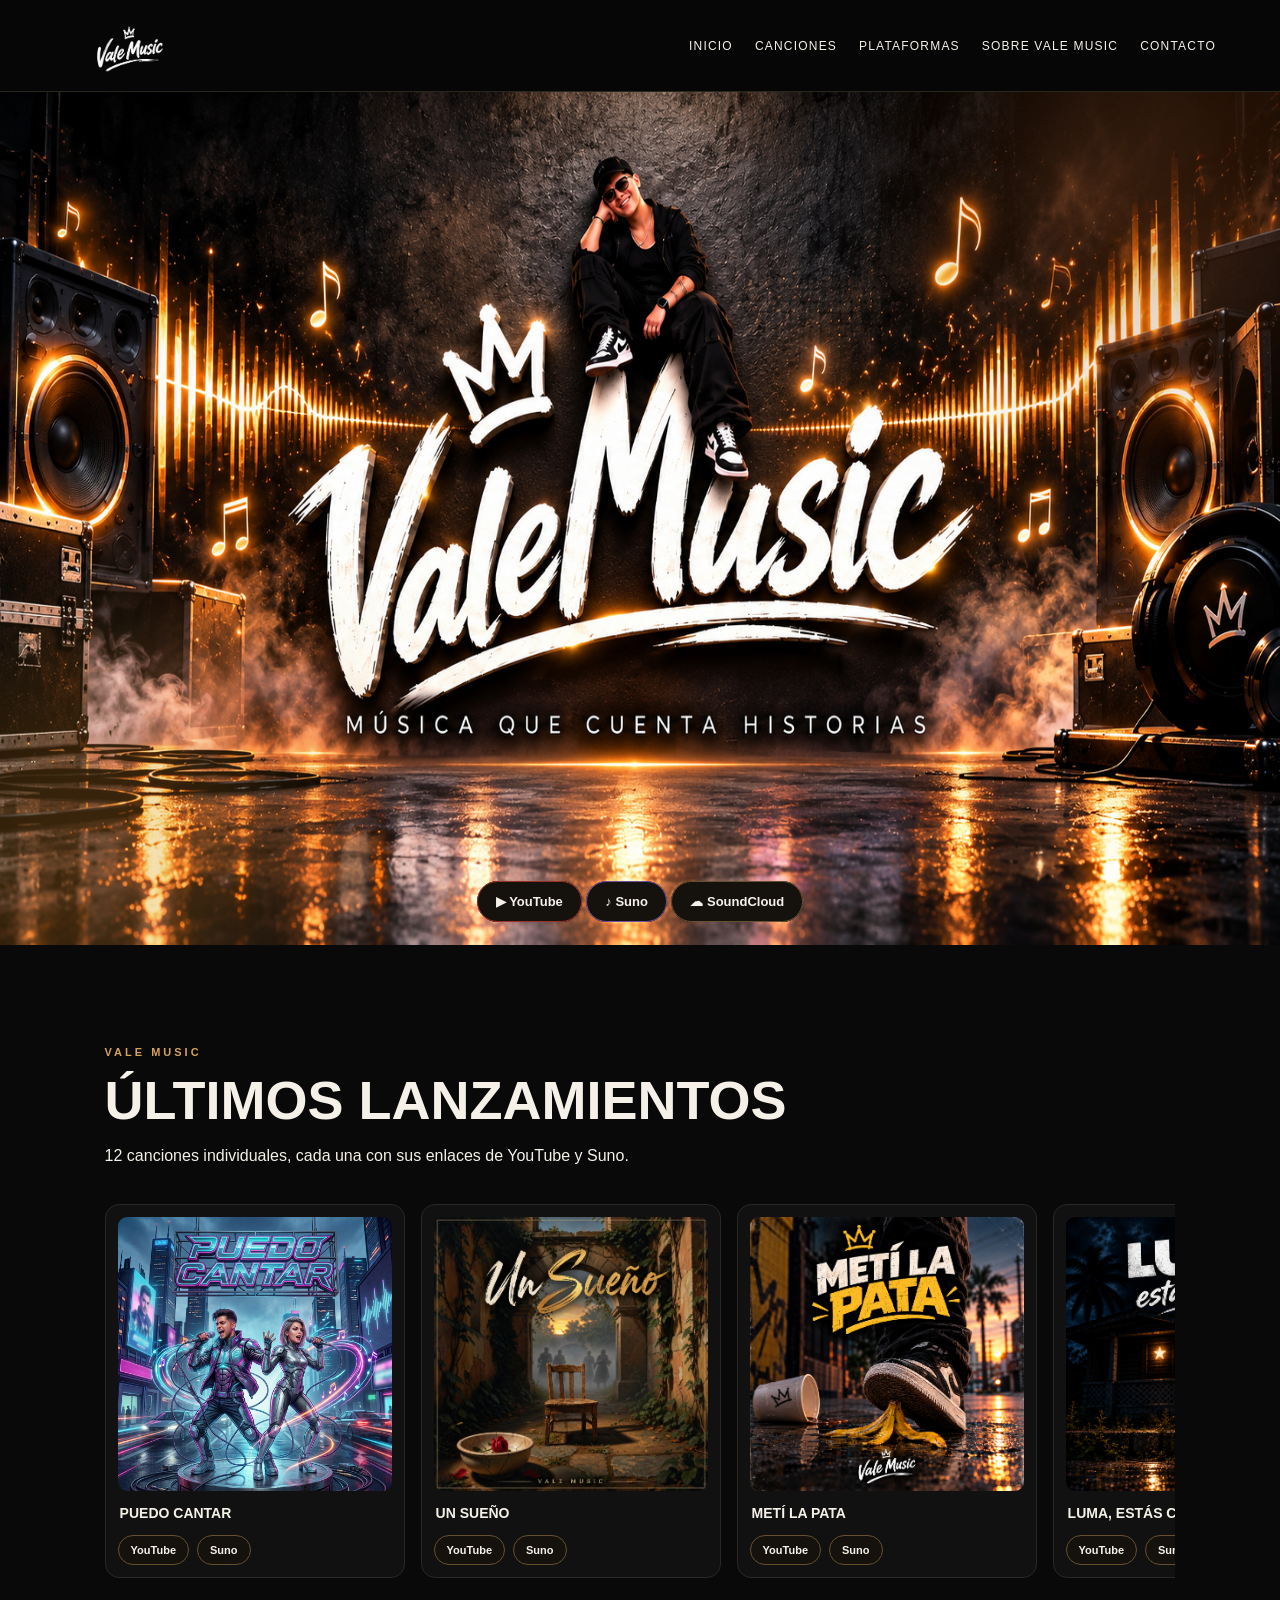
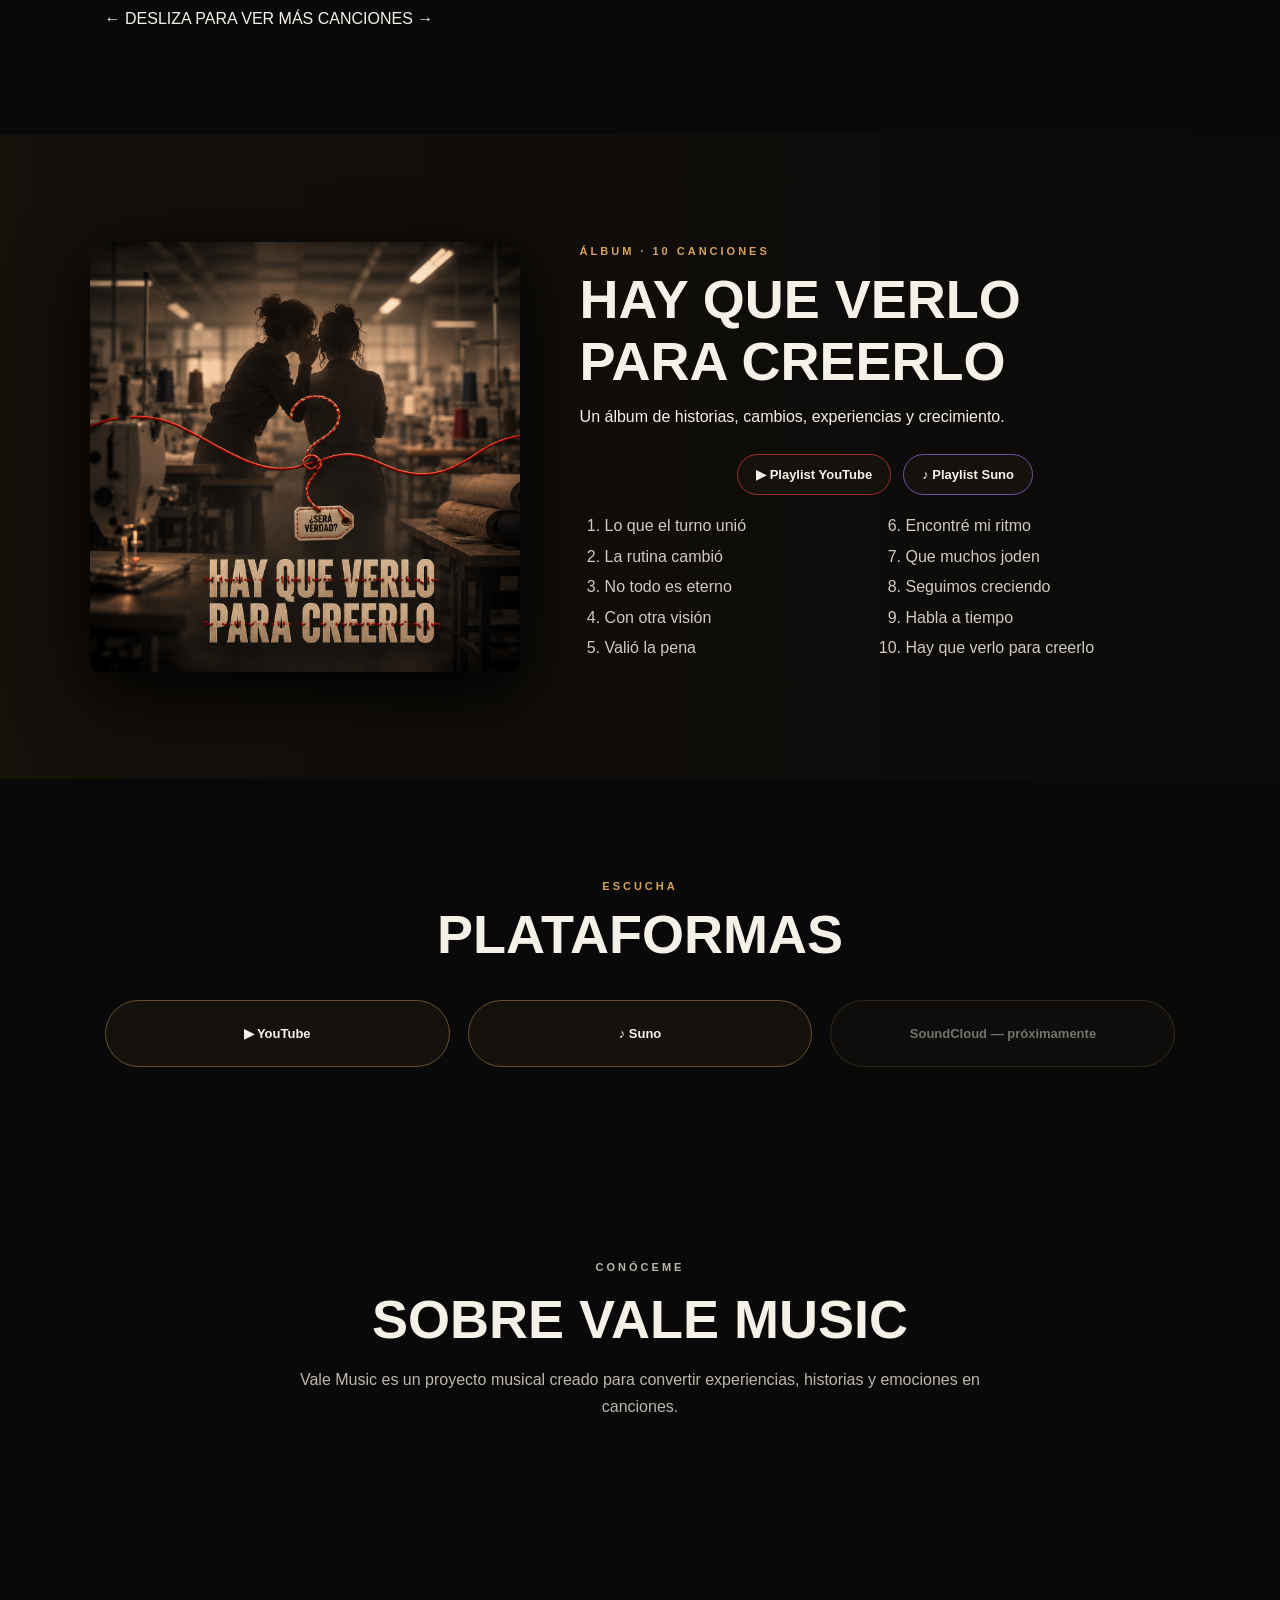
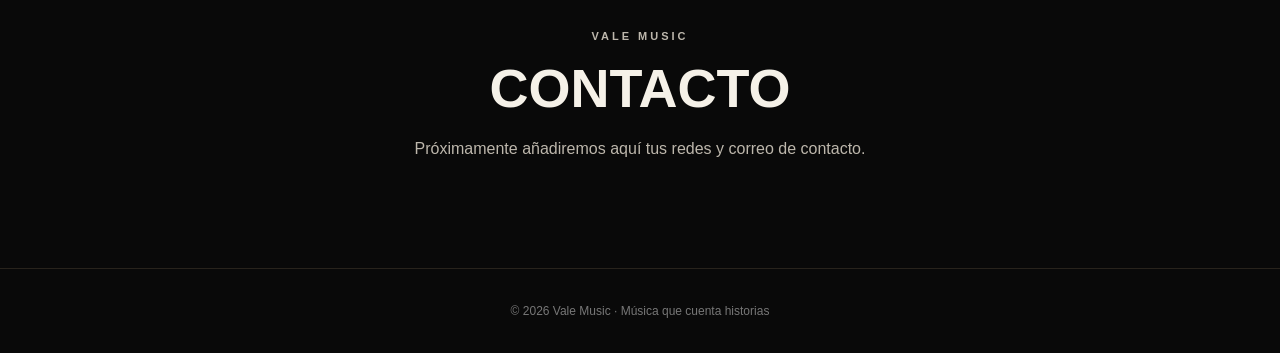
==== index.html @ b27f70b2 "Rename index_album_final.html to index.html" ====
<!doctype html>
<html lang="es">
<head>
  <meta charset="utf-8">
  <meta name="viewport" content="width=device-width, initial-scale=1">
  <title>Vale Music — Música que cuenta historias</title>
  <meta name="description" content="Sitio oficial de Vale Music. Música que cuenta historias.">
  <link rel="stylesheet" href="style.css">
</head>
<body>
  <header class="topbar">
    <img src="file_00000000fde081f581e5f82461fc3e14.png" alt="Vale Music" class="site-logo">
    <nav>
      <a href="#inicio">INICIO</a>
      <a href="#canciones">CANCIONES</a>
      <a href="#plataformas">PLATAFORMAS</a>
      <a href="#sobre">SOBRE VALE MUSIC</a>
      <a href="#contacto">CONTACTO</a>
    </nav>
  </header>

  <main>
    <section id="inicio" class="hero">
      <div class="hero-content">
        <div class="hero-buttons">
          <a href="https://youtube.com/playlist?list=PLbI3n9tvY36c&si=7x3Gy2TgRsiSotZB" target="_blank" rel="noopener" class="btn youtube">▶ YouTube</a>
          <a href="https://suno.com/s/auUGKtBiSUCu2g2f" target="_blank" rel="noopener" class="btn suno">♪ Suno</a>
          <a href="#" class="btn soundcloud">☁ SoundCloud</a>
        </div>
      </div>
    </section>

    <section id="canciones" class="section">
      <div class="section-heading">
        <p class="eyebrow">VALE MUSIC</p>
        <h2>ÚLTIMOS LANZAMIENTOS</h2>
        <p>12 canciones individuales, cada una con sus enlaces de YouTube y Suno.</p>
      </div>
      <div class="carousel">
        <article class="card">
          <img class="cover" src="1785109092229.png" alt="Portada de PUEDO CANTAR">
          <h3>PUEDO CANTAR</h3>
          <div class="card-links"><a href="https://youtu.be/ThvBq8nIpD0" target="_blank" rel="noopener">YouTube</a><a href="https://suno.com/s/cqR0frchhgJduDVJ">Suno</a></div>
        </article>
        <article class="card">
          <img class="cover" src="file_00000000188481f6b53fcc8464e8bf4c.png" alt="Portada de UN SUEÑO">
          <h3>UN SUEÑO</h3>
          <div class="card-links"><a href="https://youtu.be/e_CVq0r85Uk" target="_blank" rel="noopener">YouTube</a><a href="https://suno.com/s/neoh867l1Ux0emYf">Suno</a></div>
        </article>
        <article class="card">
          <img class="cover" src="file_0000000024b081f5ad26f008e6234980.png" alt="Portada de METÍ LA PATA">
          <h3>METÍ LA PATA</h3>
          <div class="card-links"><a href="https://youtu.be/ls8-YVUjEBc" target="_blank" rel="noopener">YouTube</a><a href="https://suno.com/s/LuRAvu2PaWfFw0Qt">Suno</a></div>
        </article>
        <article class="card">
          <img class="cover" src="file_00000000462081f7a9b7b4d1c9bed14d.png" alt="Portada de LUMA, ESTÁS CABRÓN">
          <h3>LUMA, ESTÁS CABRÓN</h3>
          <div class="card-links"><a href="https://youtu.be/00SnnhqYBw0" target="_blank" rel="noopener">YouTube</a><a href="https://suno.com/s/A6dEe8j31slIZfqG">Suno</a></div>
        </article>
        <article class="card">
          <img class="cover" src="file_0000000069ec81f5963d4dbcdbabf290.png" alt="Portada de AUN ASÍ TE AMO">
          <h3>AUN ASÍ TE AMO</h3>
          <div class="card-links"><a href="https://youtu.be/W6qt4pI_GAY" target="_blank" rel="noopener">YouTube</a><a href="https://suno.com/s/PeQUpT6yU2MbhMjK">Suno</a></div>
        </article>
        <article class="card">
          <img class="cover" src="file_000000008494822f8858d0c0008ed51b.png" alt="Portada de NO HAY EDAD PARA AMAR">
          <h3>NO HAY EDAD PARA AMAR</h3>
          <div class="card-links"><a href="https://youtu.be/O4iEmEhPHlA" target="_blank" rel="noopener">YouTube</a><a href="https://suno.com/s/omOITjU9WN0t74DV">Suno</a></div>
        </article>
        <article class="card">
          <img class="cover" src="file_00000000b42481fb92770c591c663fb9.png" alt="Portada de CUCHY CON FLA">
          <h3>CUCHY CON FLA</h3>
          <div class="card-links"><a href="https://youtu.be/Dy8sm2iKH9c" target="_blank" rel="noopener">YouTube</a><a href="https://suno.com/s/6eAWUUZCBwe2cn5Z">Suno</a></div>
        </article>
        <article class="card">
          <img class="cover" src="file_00000000b5cc81f58db7ec5e0776343f.png" alt="Portada de PE ERRE ESTÁ ENCANDÉLA'O">
          <h3>PE ERRE ESTÁ ENCANDÉLA'O</h3>
          <div class="card-links"><a href="https://youtu.be/VLpPAI727nk" target="_blank" rel="noopener">YouTube</a><a href="https://suno.com/s/BFWVNgie5q2O2lST">Suno</a></div>
        </article>
        <article class="card">
          <img class="cover" src="file_00000000c26081f59843328beb4bafb5.png" alt="Portada de HAY BENDITO, QUÉ PUEBLITO">
          <h3>HAY BENDITO, QUÉ PUEBLITO</h3>
          <div class="card-links"><a href="https://youtu.be/P-gfYXLc8iw" target="_blank" rel="noopener">YouTube</a><a href="https://suno.com/s/KbmE5gKn1ZJV8nSS">Suno</a></div>
        </article>
        <article class="card">
          <img class="cover" src="file_00000000e2f481f6b14cc596b3b16864.png" alt="Portada de LOS ÚLTIMOS DOS">
          <h3>LOS ÚLTIMOS DOS</h3>
          <div class="card-links"><a href="https://youtu.be/NAtrB0hzEK8" target="_blank" rel="noopener">YouTube</a><a href="https://suno.com/s/fRZ64VuMbUcrjuTP">Suno</a></div>
        </article>
        <article class="card">
          <img class="cover" src="file_00000000f62881f682308a70bebdca29.png" alt="Portada de CADA CUAL">
          <h3>CADA CUAL</h3>
          <div class="card-links"><a href="https://youtu.be/K_2-Rxv3-lU" target="_blank" rel="noopener">YouTube</a><a href="https://suno.com/s/SGR8e2DFHHHkgtQq">Suno</a></div>
        </article>
        <article class="card">
          <img class="cover" src="file_00000000f70881f580da9e0d748254b6.png" alt="Portada de ¿QUÉ TE PASA?">
          <h3>¿QUÉ TE PASA?</h3>
          <div class="card-links"><a href="https://youtu.be/vEj6VSCHQWc" target="_blank" rel="noopener">YouTube</a><a href="https://suno.com/s/tjrgKeqTXrCzoT5l">Suno</a></div>
        </article>
      </div>
      <p class="swipe-hint">← DESLIZA PARA VER MÁS CANCIONES →</p>
    </section>

    <section id="album" class="album">
      <div class="album-art"><img src="file_000000001268822f9d00a6cfbdac4aa7.png" alt="Portada del álbum Hay que verlo para creerlo" style="width:100%;height:100%;object-fit:cover;border-radius:9px;display:block;"></div>
      <div class="album-info">
        <p class="eyebrow">ÁLBUM · 10 CANCIONES</p>
        <h2>HAY QUE VERLO<br>PARA CREERLO</h2>
        <p>Un álbum de historias, cambios, experiencias y crecimiento.</p>
        <div class="buttons">
          <a class="btn youtube" href="https://youtube.com/playlist?list=PLbI3n9tvY36c&si=7x3Gy2TgRsiSotZB" target="_blank" rel="noopener">▶ Playlist YouTube</a>
          <a class="btn suno" href="https://suno.com/s/auUGKtBiSUCu2g2f" target="_blank" rel="noopener">♪ Playlist Suno</a>
        </div>
        <ol class="tracklist">
          <li>Lo que el turno unió</li>
          <li>La rutina cambió</li>
          <li>No todo es eterno</li>
          <li>Con otra visión</li>
          <li>Valió la pena</li>
          <li>Encontré mi ritmo</li>
          <li>Que muchos joden</li>
          <li>Seguimos creciendo</li>
          <li>Habla a tiempo</li>
          <li>Hay que verlo para creerlo</li>
        </ol>
      </div>
    </section>

    <section id="plataformas" class="section platforms">
      <div class="section-heading">
        <p class="eyebrow">ESCUCHA</p>
        <h2>PLATAFORMAS</h2>
      </div>
      <div class="platform-grid">
        <a href="https://youtube.com/" target="_blank" rel="noopener">▶ YouTube</a>
        <a href="https://suno.com/" target="_blank" rel="noopener">♪ Suno</a>
        <a class="disabled" href="#">SoundCloud — próximamente</a>
      </div>
    </section>

    <section id="sobre" class="section about">
      <p class="eyebrow">CONÓCEME</p>
      <h2>SOBRE VALE MUSIC</h2>
      <p>Vale Music es un proyecto musical creado para convertir experiencias, historias y emociones en canciones.</p>
    </section>

    <section id="contacto" class="section contact">
      <p class="eyebrow">VALE MUSIC</p>
      <h2>CONTACTO</h2>
      <p>Próximamente añadiremos aquí tus redes y correo de contacto.</p>
    </section>
  </main>

  <footer>© <span id="year"></span> Vale Music · Música que cuenta historias</footer>
  <script src="scrip.js"></script>
</body>
</html>
---- style.css ----
*{box-sizing:border-box}html{scroll-behavior:smooth}body{margin:0;background:#090909;color:#f5f1e8;font-family:Arial,Helvetica,sans-serif}a{color:inherit;text-decoration:none}.topbar{position:sticky;top:0;z-index:10;display:flex;align-items:center;justify-content:space-between;padding:18px 5%;background:rgba(7,7,7,.9);backdrop-filter:blur(12px);border-bottom:1px solid #29251f}.brand{font-size:22px;font-weight:800;letter-spacing:2px}.topbar nav{display:flex;gap:22px;font-size:12px;letter-spacing:1.2px}.topbar nav a:hover{opacity:.65}.hero{min-height:720px;position:relative;overflow:hidden;display:flex;align-items:center;justify-content:center;padding:80px 7%;background:radial-gradient(circle at 50% 40%,#3a2716 0,#17130e 28%,#080808 65%)}.hero:before,.hero:after{content:"";position:absolute;width:420px;height:420px;border-radius:50%;filter:blur(90px);opacity:.28}.hero:before{background:#d88a2d;left:-120px;bottom:-120px}.hero:after{background:#9b4a16;right:-100px;top:-120px}.hero-content{position:relative;z-index:2;text-align:center;max-width:720px}.eyebrow{letter-spacing:3px;font-size:11px;color:#d6a25e;font-weight:700}.hero h1{font-size:clamp(44px,8vw,92px);line-height:.92;margin:18px 0}.hero h1 span{font-weight:300}.hero-copy{color:#c9c4ba}.buttons{display:flex;flex-wrap:wrap;gap:12px;justify-content:center;margin-top:28px}.btn,.platform-grid a,.card-links a{border:1px solid #66502f;padding:12px 18px;border-radius:999px;font-weight:700;font-size:13px;background:#15120e}.youtube{border-color:#9b3028}.suno{border-color:#6f52a0}.disabled{opacity:.45;pointer-events:none}.logo-placeholder{position:absolute;z-index:1;bottom:45px;right:7%;transform:rotate(-4deg);font-family:cursive;font-size:62px;color:#eee;text-shadow:0 0 20px #000}.logo-note{font:11px Arial;color:#9a9388;text-align:center}.section{padding:90px 7%;max-width:1250px;margin:auto}.section-heading{margin-bottom:35px}.section h2,.album h2{font-size:clamp(30px,5vw,54px);margin:8px 0 12px}.cards{display:grid;grid-template-columns:repeat(2,minmax(0,1fr));gap:14px}.card{background:#111;border:1px solid #2b2823;padding:12px;border-radius:14px}.cover,.album-art{aspect-ratio:1/1;background:linear-gradient(145deg,#2d2923,#0d0d0d);display:grid;place-items:center;color:#8e887e;font-size:12px;letter-spacing:2px;border-radius:9px}.cover{width:100%;height:auto;display:block;object-fit:cover}.card h3{font-size:14px;margin:14px 2px}.card-links{display:flex;gap:8px}.card-links a{padding:8px 12px;font-size:11px}.album{padding:100px 7%;display:grid;grid-template-columns:minmax(280px,430px) 1fr;gap:60px;align-items:center;background:linear-gradient(90deg,#15100a,#0a0a0a)}.album-art{box-shadow:0 20px 70px #000;font-size:14px}.tracklist{columns:2;line-height:1.9;padding-left:25px;color:#d0cbc1}.platforms{text-align:center}.platform-grid{display:grid;grid-template-columns:repeat(3,1fr);gap:18px}.platform-grid a{padding:25px}.about,.contact{max-width:900px;text-align:center}.about p,.contact p{color:#bdb7ac;line-height:1.7}footer{text-align:center;padding:35px;border-top:1px solid #28231c;color:#777;font-size:12px}@media(max-width:800px){.carousel{display:flex!important;flex-direction:row!important;overflow-x:auto!important;overflow-y:hidden!important}.card{display:block!important;flex:0 0 72%!important}.topbar{align-items:flex-start;gap:15px}.topbar nav{display:none}.hero{min-height:680px}.logo-placeholder{position:relative;right:auto;bottom:auto;margin-top:40px;font-size:48px}.cards{grid-template-columns:repeat(2,minmax(0,1fr));gap:10px}.card{padding:7px}.card h3{font-size:11px;margin:10px 1px}.card-links{gap:5px}.card-links a{padding:6px 8px;font-size:10px}.album{grid-template-columns:1fr}.platform-grid{grid-template-columns:1fr}.tracklist{columns:1}}@media(max-width:480px){.cards{grid-template-columns:repeat(2,minmax(0,1fr));gap:10px}.card{padding:7px}.card h3{font-size:11px}.card-links a{padding:5px 7px;font-size:9px}.hero{padding:70px 5%}.section{padding:65px 5%}.album{padding:70px 5%}}
header.topbar img {
  width: 130px !important;
  height: 55px !important;
  max-width: 130px !important;
  max-height: 55px !important;
  object-fit: contain !important;
}

@media (max-width: 800px) {
  header.topbar img {
    width: 110px !important;
    height: 48px !important;
    max-width: 110px !important;
    max-height: 48px !important;
  }
}
.hero {
  width: 100% !important;
  aspect-ratio: 3 / 2 !important;
  min-height: 0 !important;
  height: auto !important;

  background-image: url("hero-valemusic.png") !important;
  background-size: 100% 100% !important;
  background-position: center !important;
  background-repeat: no-repeat !important;

  position: relative !important;
  display: flex !important;
  align-items: flex-end !important;
  justify-content: center !important;
  padding-bottom: 35px !important;
  overflow: hidden !important;
}

@media (min-width: 1000px) { .cards { grid-template-columns: repeat(4, minmax(0, 1fr)); gap: 20px; } }

/* VALE MUSIC — carrusel de lanzamientos */
section#canciones .carousel {
  display: flex !important;
  flex-direction: row !important;
  flex-wrap: nowrap !important;
  gap: 16px !important;
  overflow-x: auto !important;
  overflow-y: hidden !important;
  scroll-snap-type: x mandatory !important;
  -webkit-overflow-scrolling: touch !important;
  scrollbar-width: none !important;
  width: 100% !important;
  padding: 4px 2px 16px !important;
}

section#canciones .carousel::-webkit-scrollbar { display: none !important; }

section#canciones .carousel .card {
  display: block !important;
  flex: 0 0 300px !important;
  width: 300px !important;
  min-width: 300px !important;
  scroll-snap-align: start !important;
}

section#canciones .carousel .cover {
  width: 100% !important;
  aspect-ratio: 1 / 1 !important;
  object-fit: cover !important;
  display: block !important;
}

@media (max-width: 800px) {
  section#canciones .carousel .card {
    flex: 0 0 78vw !important;
    width: 78vw !important;
    min-width: 78vw !important;
  }
}

@media (max-width: 480px) {
  section#canciones .carousel .card {
    flex: 0 0 78vw !important;
    width: 78vw !important;
    min-width: 78vw !important;
  }
}
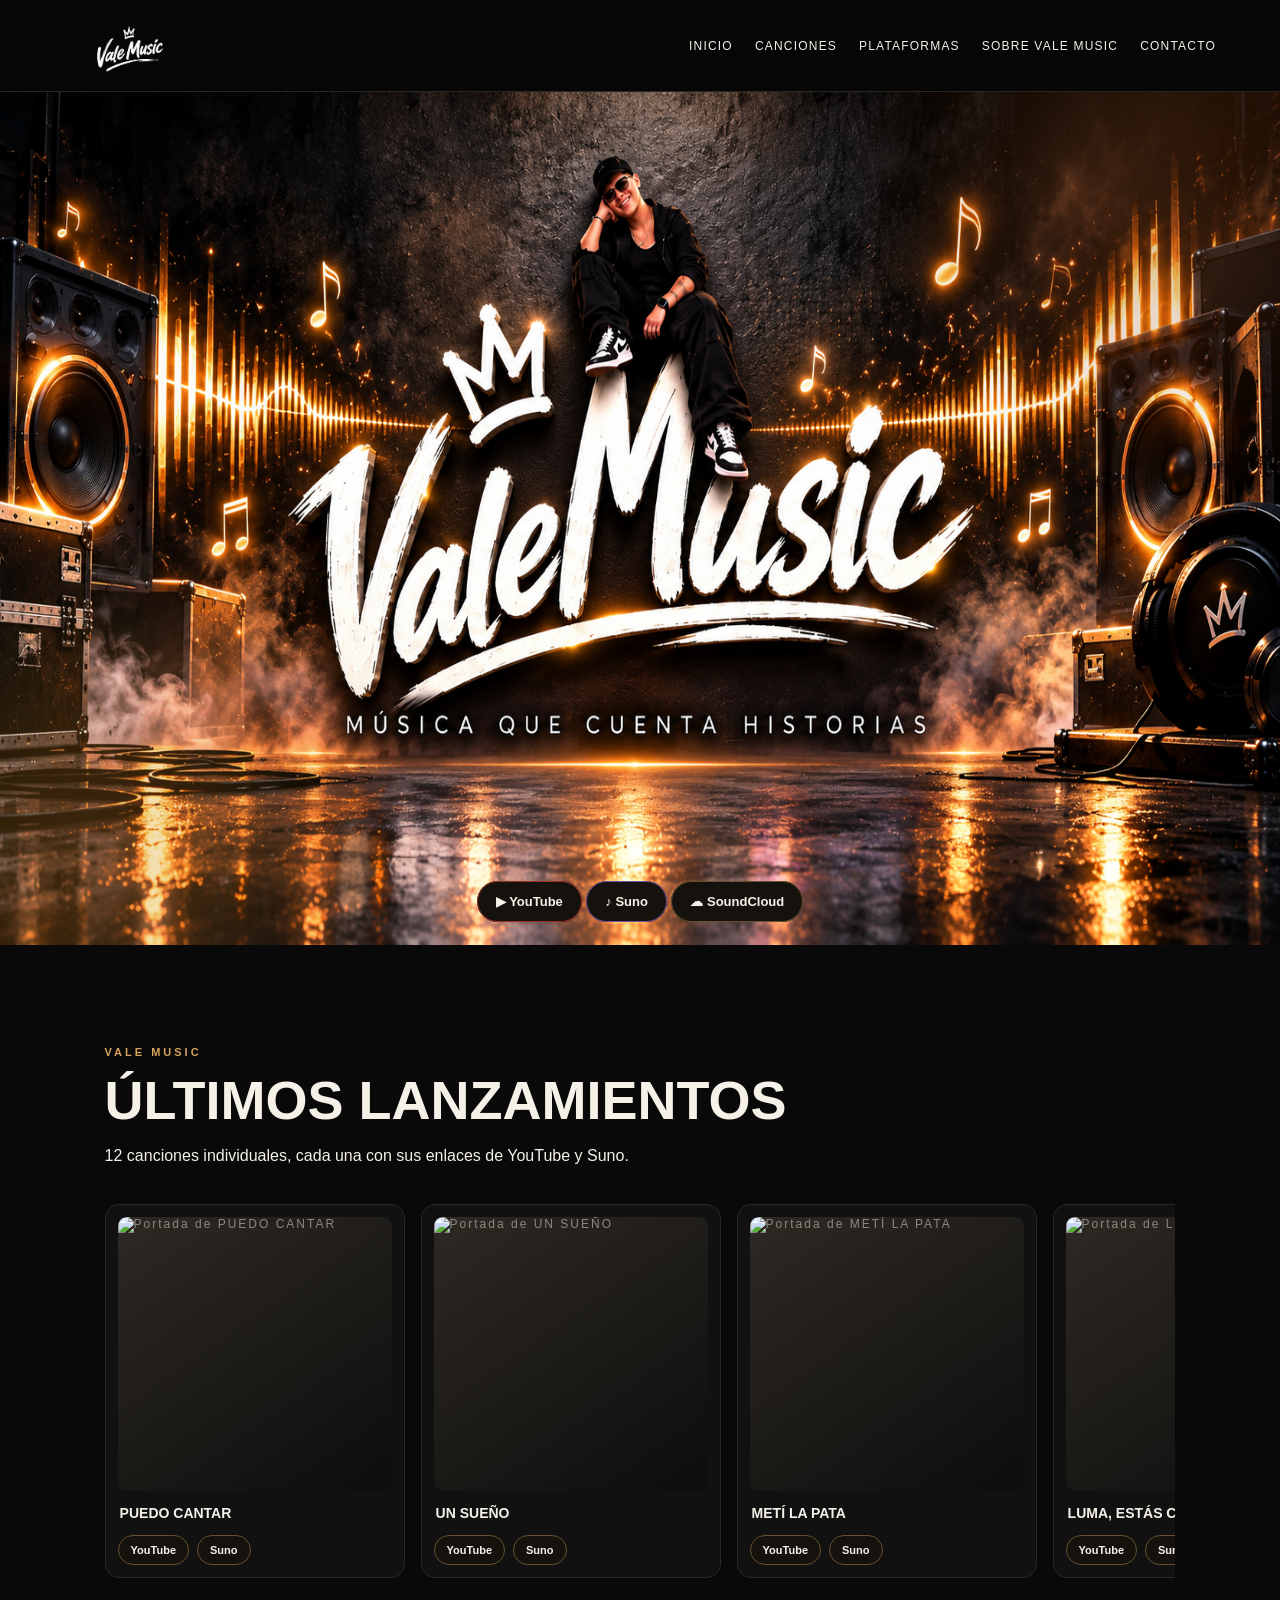
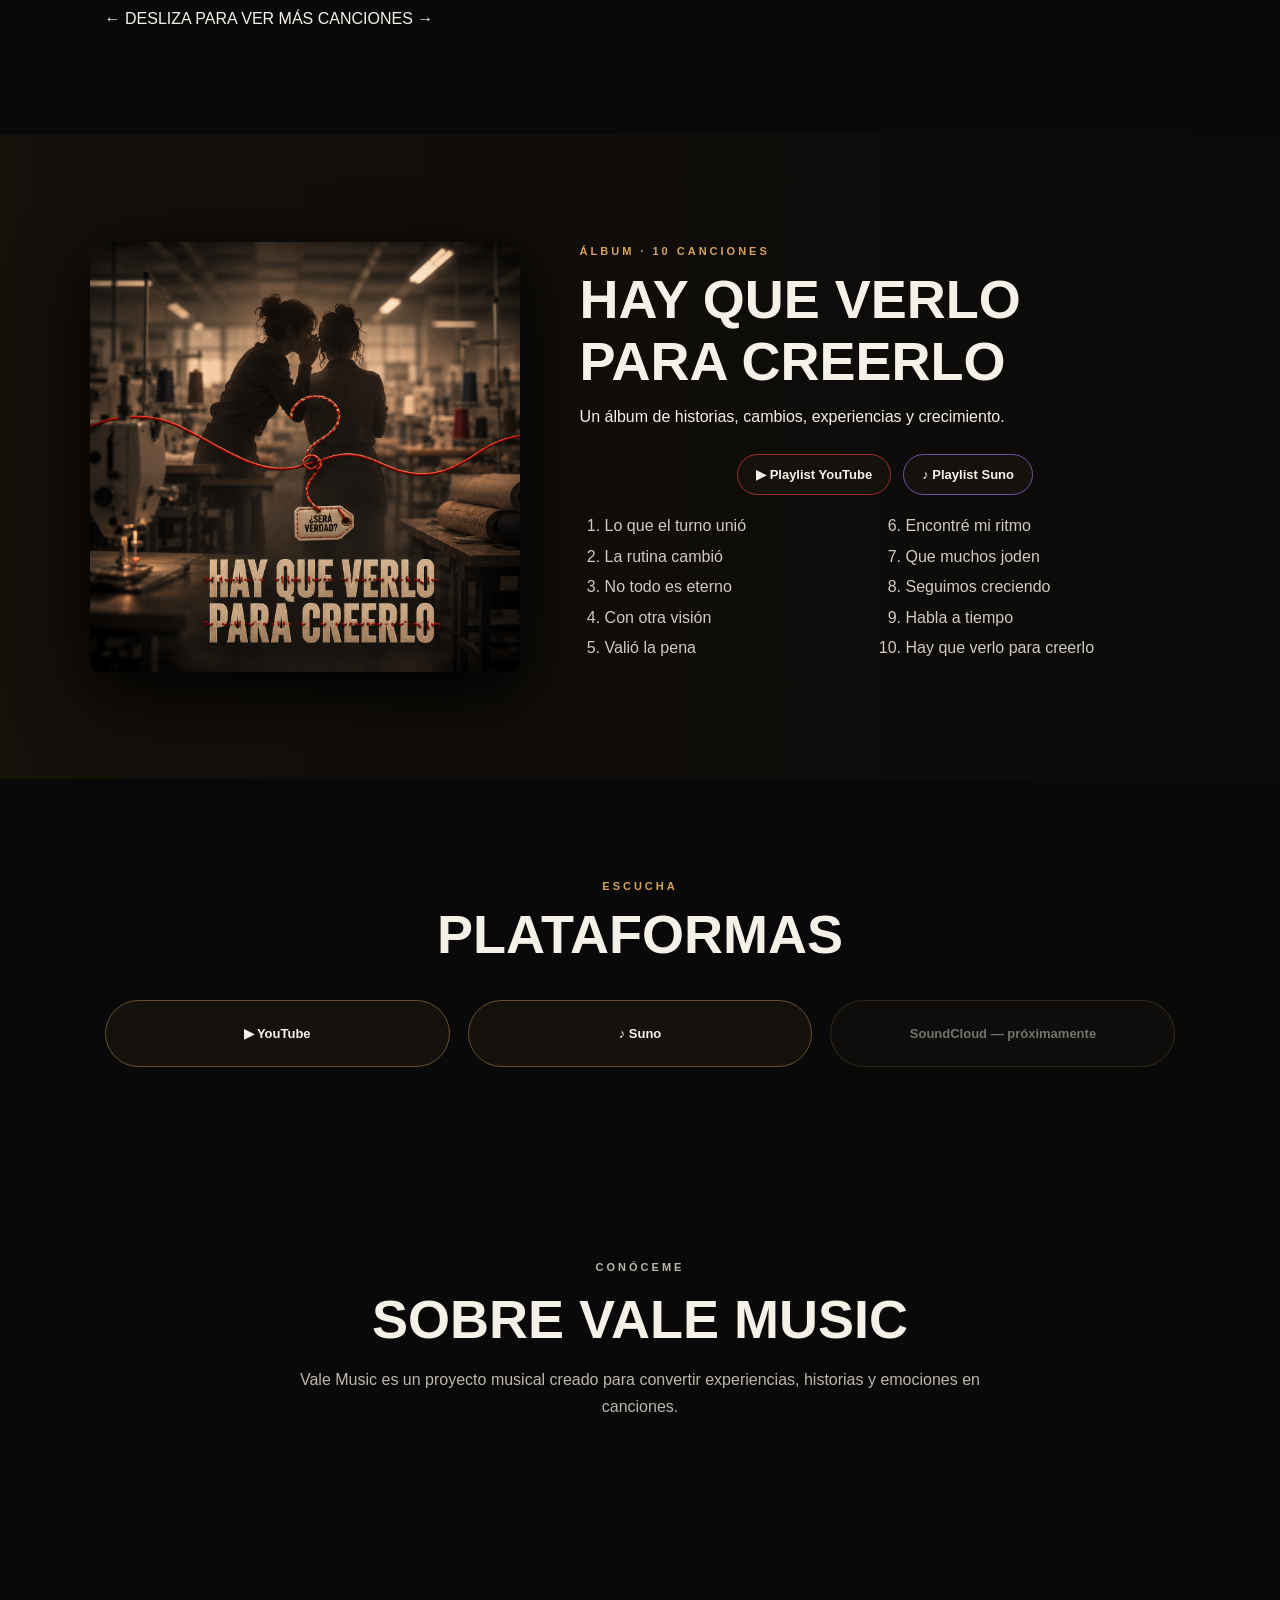
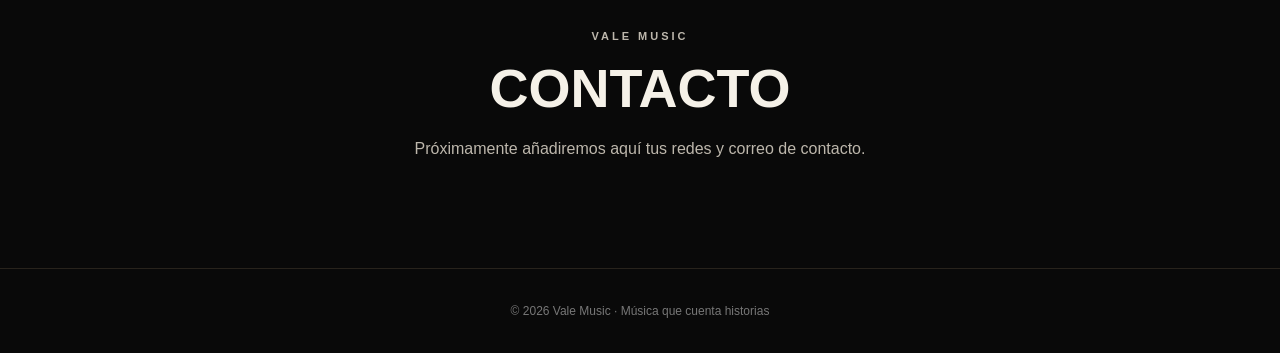
==== commit 0f3bff6f: "Rename index_carousel_imagenes_corregidas.html to index.html" ====
--- a/index.html
+++ b/index.html
@@ -38,62 +38,62 @@
       </div>
       <div class="carousel">
         <article class="card">
-          <img class="cover" src="1785109092229.png" alt="Portada de PUEDO CANTAR">
+          <img class="cover" src="https://raw.githubusercontent.com/valemusicpr/valemusic/main/1785109092229.png" alt="Portada de PUEDO CANTAR">
           <h3>PUEDO CANTAR</h3>
           <div class="card-links"><a href="https://youtu.be/ThvBq8nIpD0" target="_blank" rel="noopener">YouTube</a><a href="https://suno.com/s/cqR0frchhgJduDVJ">Suno</a></div>
         </article>
         <article class="card">
-          <img class="cover" src="file_00000000188481f6b53fcc8464e8bf4c.png" alt="Portada de UN SUEÑO">
+          <img class="cover" src="https://raw.githubusercontent.com/valemusicpr/valemusic/main/file_00000000188481f6b53fcc8464e8bf4c.png" alt="Portada de UN SUEÑO">
           <h3>UN SUEÑO</h3>
           <div class="card-links"><a href="https://youtu.be/e_CVq0r85Uk" target="_blank" rel="noopener">YouTube</a><a href="https://suno.com/s/neoh867l1Ux0emYf">Suno</a></div>
         </article>
         <article class="card">
-          <img class="cover" src="file_0000000024b081f5ad26f008e6234980.png" alt="Portada de METÍ LA PATA">
+          <img class="cover" src="https://raw.githubusercontent.com/valemusicpr/valemusic/main/file_0000000024b081f5ad26f008e6234980.png" alt="Portada de METÍ LA PATA">
           <h3>METÍ LA PATA</h3>
           <div class="card-links"><a href="https://youtu.be/ls8-YVUjEBc" target="_blank" rel="noopener">YouTube</a><a href="https://suno.com/s/LuRAvu2PaWfFw0Qt">Suno</a></div>
         </article>
         <article class="card">
-          <img class="cover" src="file_00000000462081f7a9b7b4d1c9bed14d.png" alt="Portada de LUMA, ESTÁS CABRÓN">
+          <img class="cover" src="https://raw.githubusercontent.com/valemusicpr/valemusic/main/file_00000000462081f7a9b7b4d1c9bed14d.png" alt="Portada de LUMA, ESTÁS CABRÓN">
           <h3>LUMA, ESTÁS CABRÓN</h3>
           <div class="card-links"><a href="https://youtu.be/00SnnhqYBw0" target="_blank" rel="noopener">YouTube</a><a href="https://suno.com/s/A6dEe8j31slIZfqG">Suno</a></div>
         </article>
         <article class="card">
-          <img class="cover" src="file_0000000069ec81f5963d4dbcdbabf290.png" alt="Portada de AUN ASÍ TE AMO">
+          <img class="cover" src="https://raw.githubusercontent.com/valemusicpr/valemusic/main/file_0000000069ec81f5963d4dbcdbabf290.png" alt="Portada de AUN ASÍ TE AMO">
           <h3>AUN ASÍ TE AMO</h3>
           <div class="card-links"><a href="https://youtu.be/W6qt4pI_GAY" target="_blank" rel="noopener">YouTube</a><a href="https://suno.com/s/PeQUpT6yU2MbhMjK">Suno</a></div>
         </article>
         <article class="card">
-          <img class="cover" src="file_000000008494822f8858d0c0008ed51b.png" alt="Portada de NO HAY EDAD PARA AMAR">
+          <img class="cover" src="https://raw.githubusercontent.com/valemusicpr/valemusic/main/file_000000008494822f8858d0c0008ed51b.png" alt="Portada de NO HAY EDAD PARA AMAR">
           <h3>NO HAY EDAD PARA AMAR</h3>
           <div class="card-links"><a href="https://youtu.be/O4iEmEhPHlA" target="_blank" rel="noopener">YouTube</a><a href="https://suno.com/s/omOITjU9WN0t74DV">Suno</a></div>
         </article>
         <article class="card">
-          <img class="cover" src="file_00000000b42481fb92770c591c663fb9.png" alt="Portada de CUCHY CON FLA">
+          <img class="cover" src="https://raw.githubusercontent.com/valemusicpr/valemusic/main/file_00000000b42481fb92770c591c663fb9.png" alt="Portada de CUCHY CON FLA">
           <h3>CUCHY CON FLA</h3>
           <div class="card-links"><a href="https://youtu.be/Dy8sm2iKH9c" target="_blank" rel="noopener">YouTube</a><a href="https://suno.com/s/6eAWUUZCBwe2cn5Z">Suno</a></div>
         </article>
         <article class="card">
-          <img class="cover" src="file_00000000b5cc81f58db7ec5e0776343f.png" alt="Portada de PE ERRE ESTÁ ENCANDÉLA'O">
+          <img class="cover" src="https://raw.githubusercontent.com/valemusicpr/valemusic/main/file_00000000b5cc81f58db7ec5e0776343f.png" alt="Portada de PE ERRE ESTÁ ENCANDÉLA'O">
           <h3>PE ERRE ESTÁ ENCANDÉLA'O</h3>
           <div class="card-links"><a href="https://youtu.be/VLpPAI727nk" target="_blank" rel="noopener">YouTube</a><a href="https://suno.com/s/BFWVNgie5q2O2lST">Suno</a></div>
         </article>
         <article class="card">
-          <img class="cover" src="file_00000000c26081f59843328beb4bafb5.png" alt="Portada de HAY BENDITO, QUÉ PUEBLITO">
+          <img class="cover" src="https://raw.githubusercontent.com/valemusicpr/valemusic/main/file_00000000c26081f59843328beb4bafb5.png" alt="Portada de HAY BENDITO, QUÉ PUEBLITO">
           <h3>HAY BENDITO, QUÉ PUEBLITO</h3>
           <div class="card-links"><a href="https://youtu.be/P-gfYXLc8iw" target="_blank" rel="noopener">YouTube</a><a href="https://suno.com/s/KbmE5gKn1ZJV8nSS">Suno</a></div>
         </article>
         <article class="card">
-          <img class="cover" src="file_00000000e2f481f6b14cc596b3b16864.png" alt="Portada de LOS ÚLTIMOS DOS">
+          <img class="cover" src="https://raw.githubusercontent.com/valemusicpr/valemusic/main/file_00000000e2f481f6b14cc596b3b16864.png" alt="Portada de LOS ÚLTIMOS DOS">
           <h3>LOS ÚLTIMOS DOS</h3>
           <div class="card-links"><a href="https://youtu.be/NAtrB0hzEK8" target="_blank" rel="noopener">YouTube</a><a href="https://suno.com/s/fRZ64VuMbUcrjuTP">Suno</a></div>
         </article>
         <article class="card">
-          <img class="cover" src="file_00000000f62881f682308a70bebdca29.png" alt="Portada de CADA CUAL">
+          <img class="cover" src="https://raw.githubusercontent.com/valemusicpr/valemusic/main/file_00000000f62881f682308a70bebdca29.png" alt="Portada de CADA CUAL">
           <h3>CADA CUAL</h3>
           <div class="card-links"><a href="https://youtu.be/K_2-Rxv3-lU" target="_blank" rel="noopener">YouTube</a><a href="https://suno.com/s/SGR8e2DFHHHkgtQq">Suno</a></div>
         </article>
         <article class="card">
-          <img class="cover" src="file_00000000f70881f580da9e0d748254b6.png" alt="Portada de ¿QUÉ TE PASA?">
+          <img class="cover" src="https://raw.githubusercontent.com/valemusicpr/valemusic/main/file_00000000f70881f580da9e0d748254b6.png" alt="Portada de ¿QUÉ TE PASA?">
           <h3>¿QUÉ TE PASA?</h3>
           <div class="card-links"><a href="https://youtu.be/vEj6VSCHQWc" target="_blank" rel="noopener">YouTube</a><a href="https://suno.com/s/tjrgKeqTXrCzoT5l">Suno</a></div>
         </article>
@@ -132,8 +132,8 @@
         <h2>PLATAFORMAS</h2>
       </div>
       <div class="platform-grid">
-        <a href="https://youtube.com/" target="_blank" rel="noopener">▶ YouTube</a>
-        <a href="https://suno.com/" target="_blank" rel="noopener">♪ Suno</a>
+        <a href="https://youtube.com/@valemusicpr?si=azNzXitkEJscdCyb" target="_blank" rel="noopener">▶ YouTube</a>
+        <a href="https://suno.com/@valemusicpr" target="_blank" rel="noopener">♪ Suno</a>
         <a class="disabled" href="#">SoundCloud — próximamente</a>
       </div>
     </section>
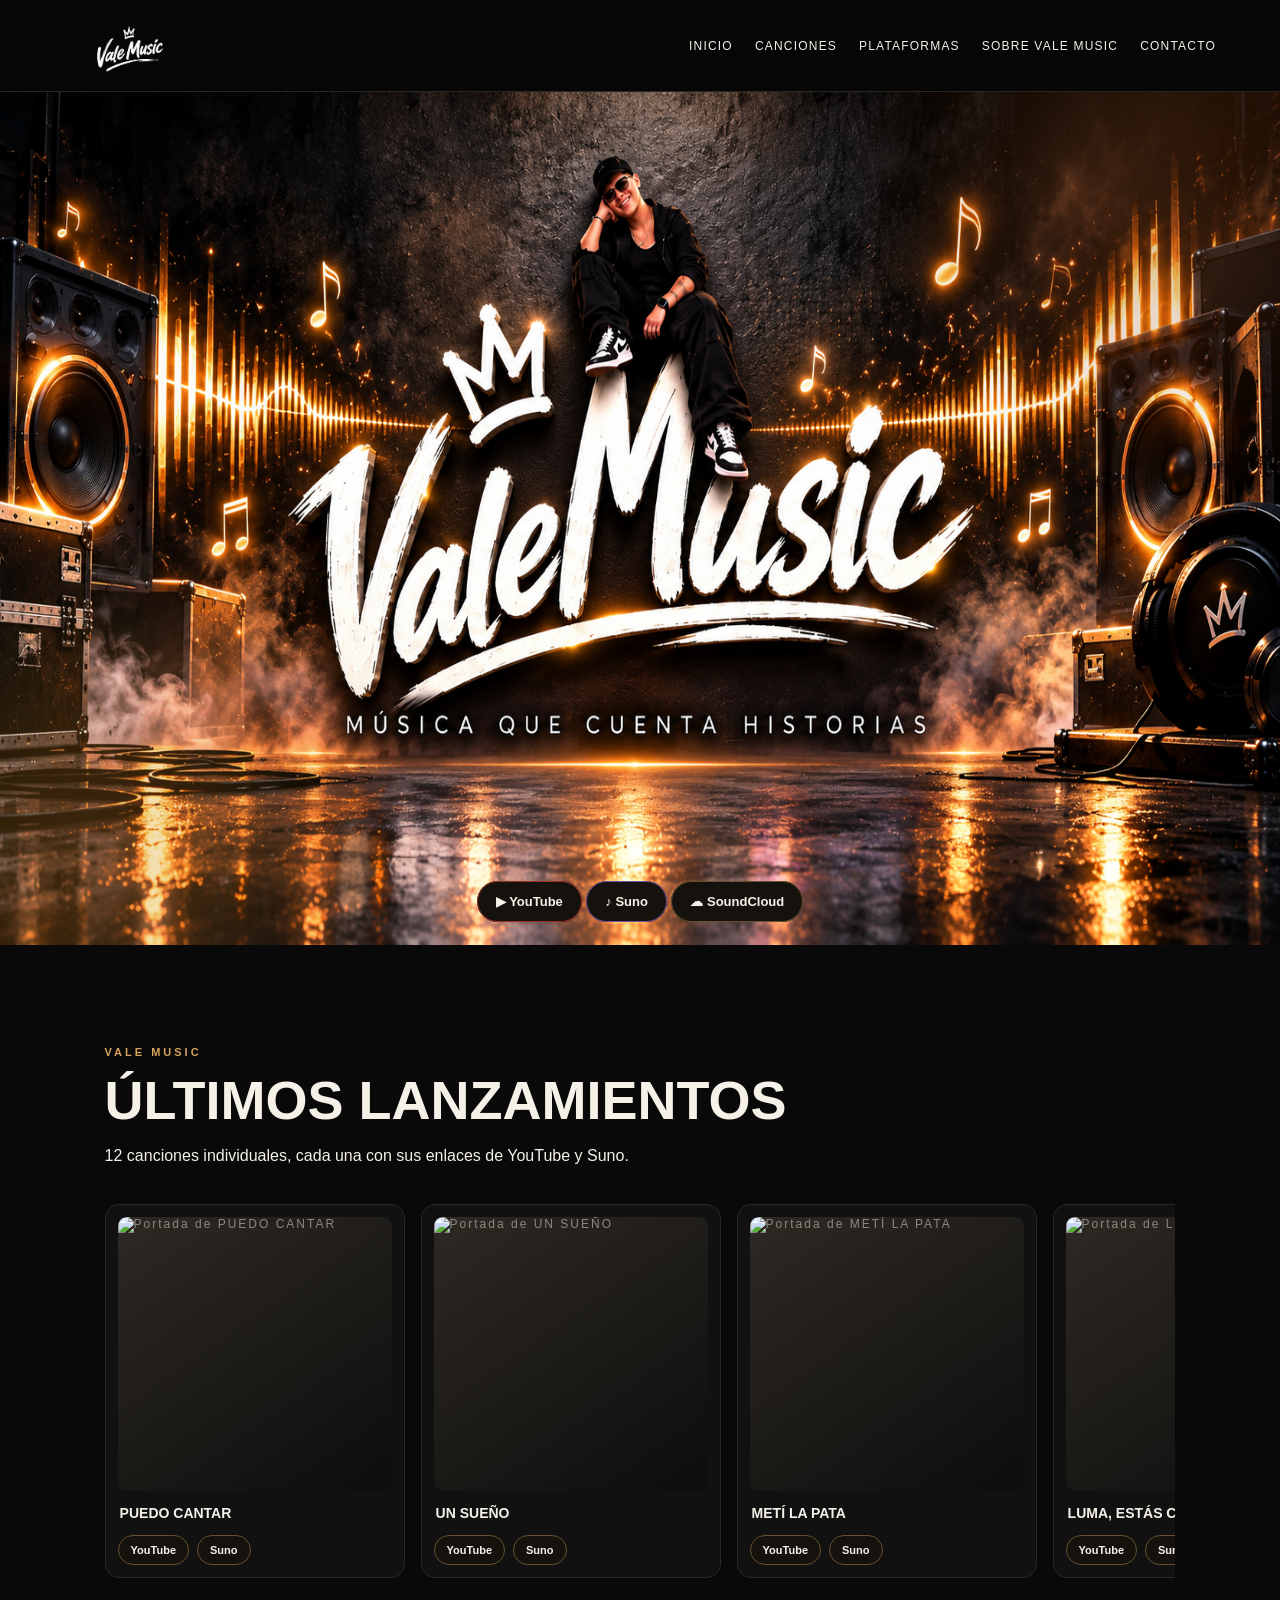
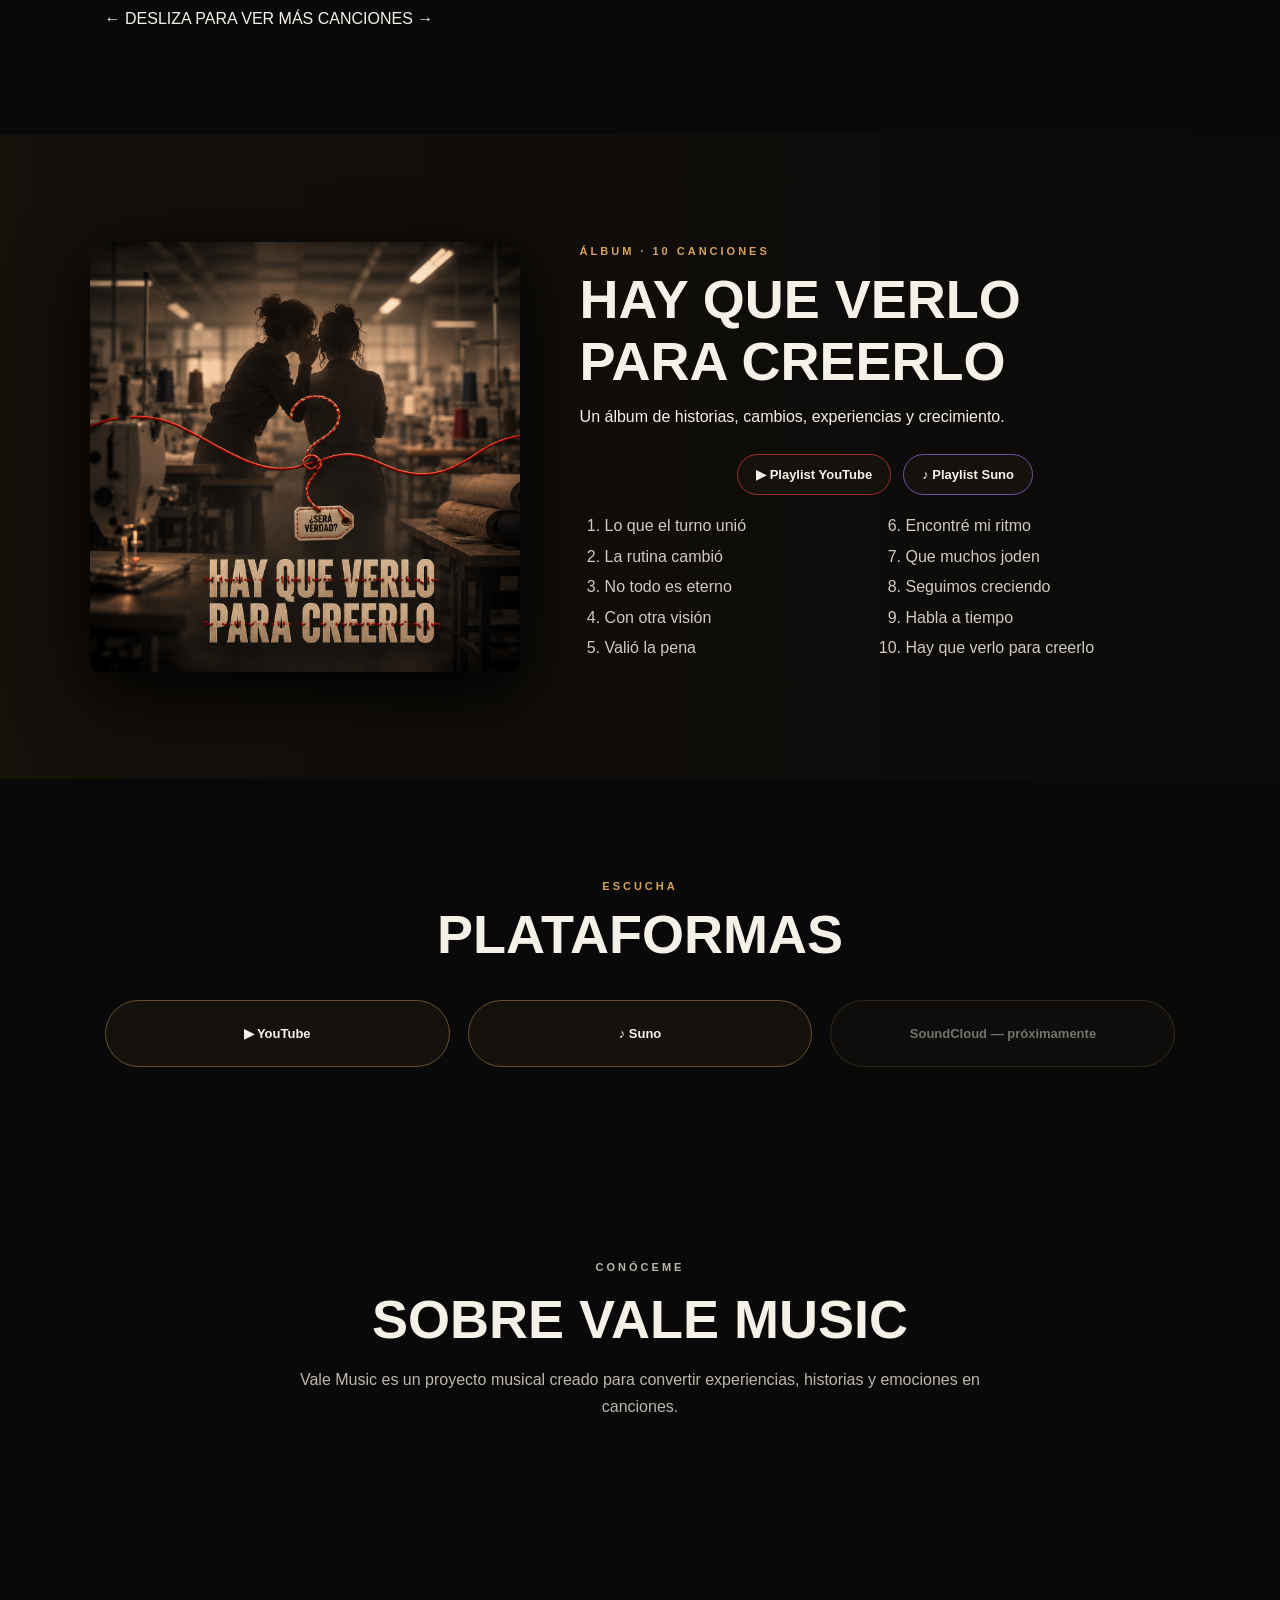
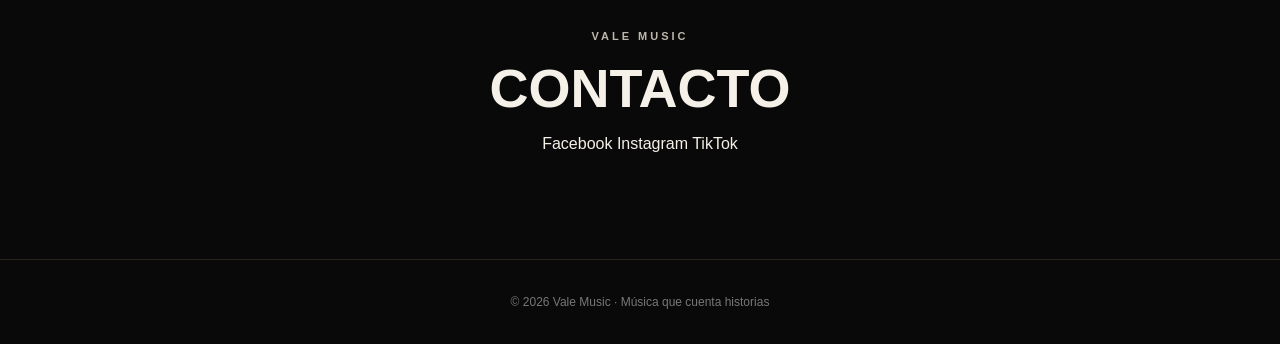
==== commit fcc851fb: "Rename index_contacto_final.html to index.html" ====
--- a/index.html
+++ b/index.html
@@ -132,7 +132,7 @@
         <h2>PLATAFORMAS</h2>
       </div>
       <div class="platform-grid">
-        <a href="https://youtube.com/@valemusicpr?si=azNzXitkEJscdCyb" target="_blank" rel="noopener">▶ YouTube</a>
+        <a href="https://youtube.com/@valemusicpr" target="_blank" rel="noopener">▶ YouTube</a>
         <a href="https://suno.com/@valemusicpr" target="_blank" rel="noopener">♪ Suno</a>
         <a class="disabled" href="#">SoundCloud — próximamente</a>
       </div>
@@ -147,7 +147,11 @@
     <section id="contacto" class="section contact">
       <p class="eyebrow">VALE MUSIC</p>
       <h2>CONTACTO</h2>
-      <p>Próximamente añadiremos aquí tus redes y correo de contacto.</p>
+      <p><div class="contact-socials">
+  <a href="https://www.facebook.com/share/1CVUh3h9gd/" target="_blank" rel="noopener">Facebook</a>
+  <a href="https://www.instagram.com/valemusicpr?stkn=MTlzcmd3NGo5dW1sMA==" target="_blank" rel="noopener">Instagram</a>
+  <a href="https://www.tiktok.com/@valemusicpr" target="_blank" rel="noopener">TikTok</a>
+</div></p>
     </section>
   </main>
 
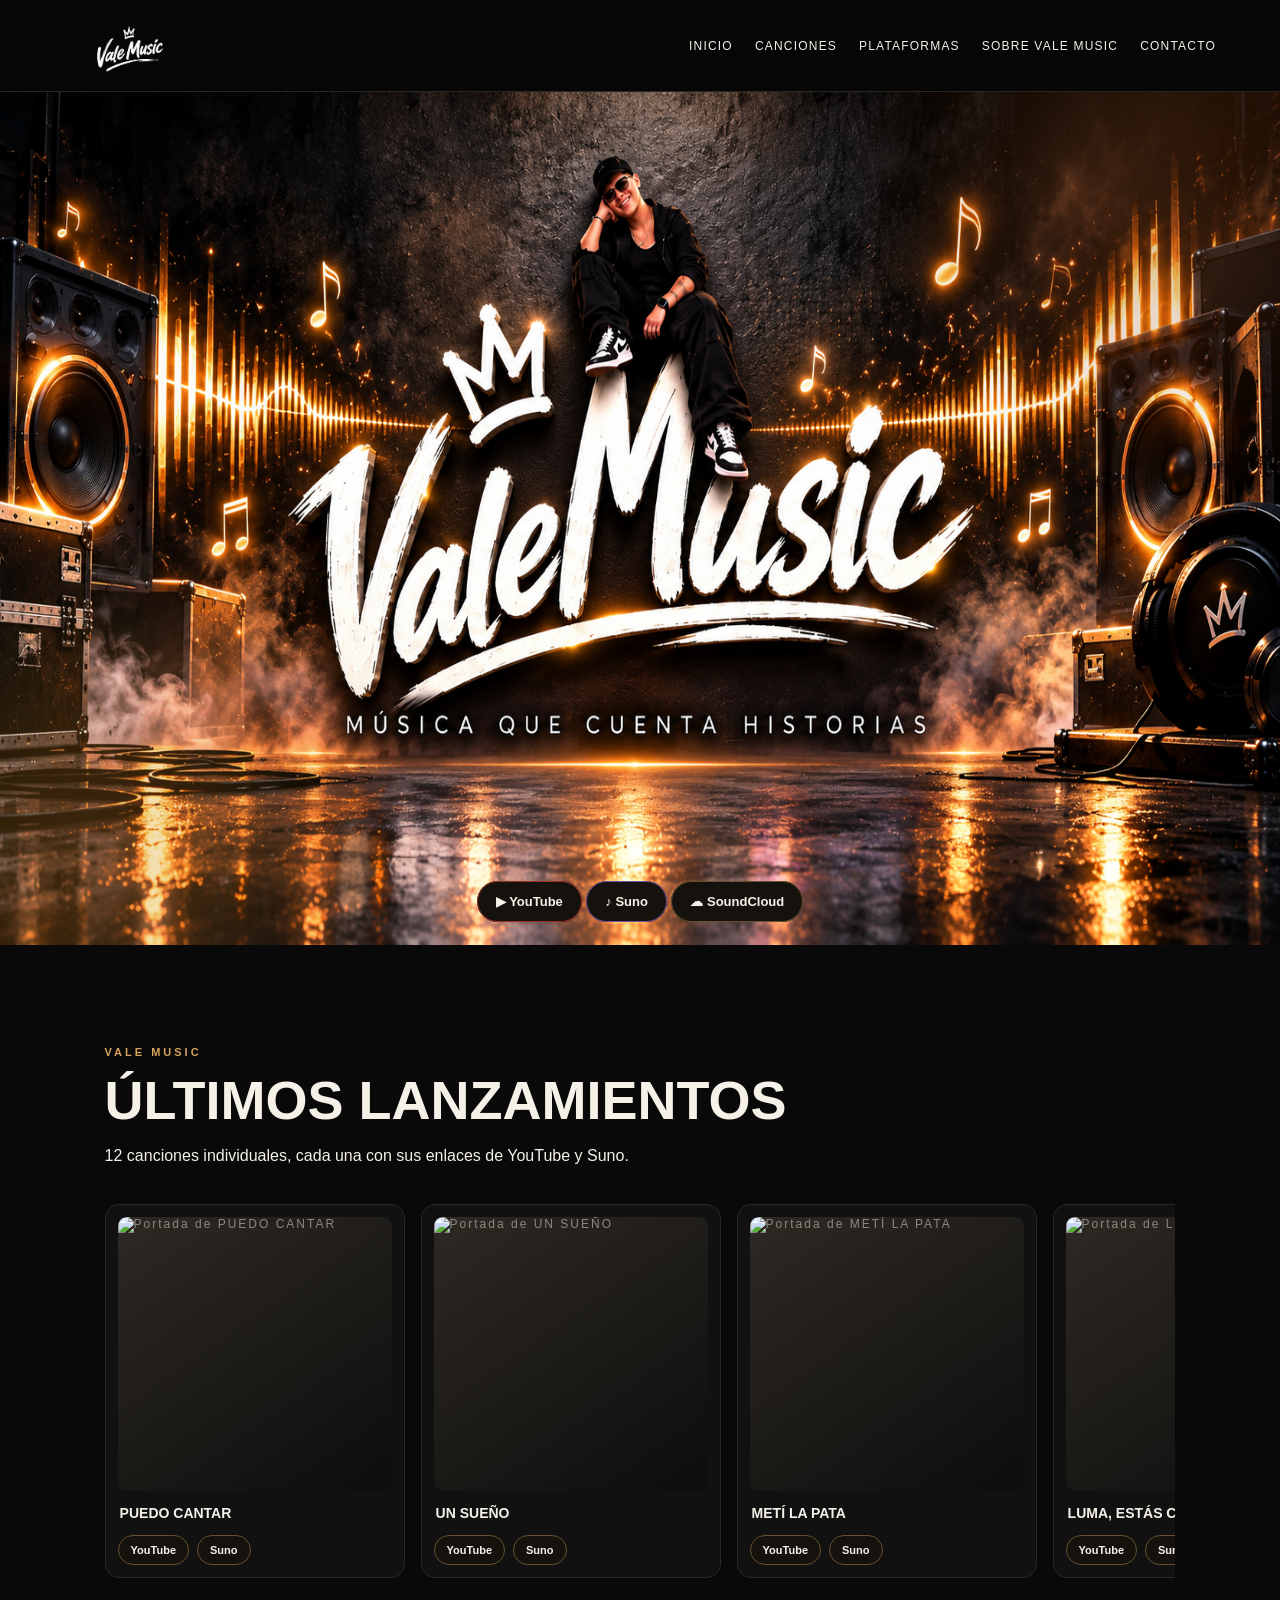
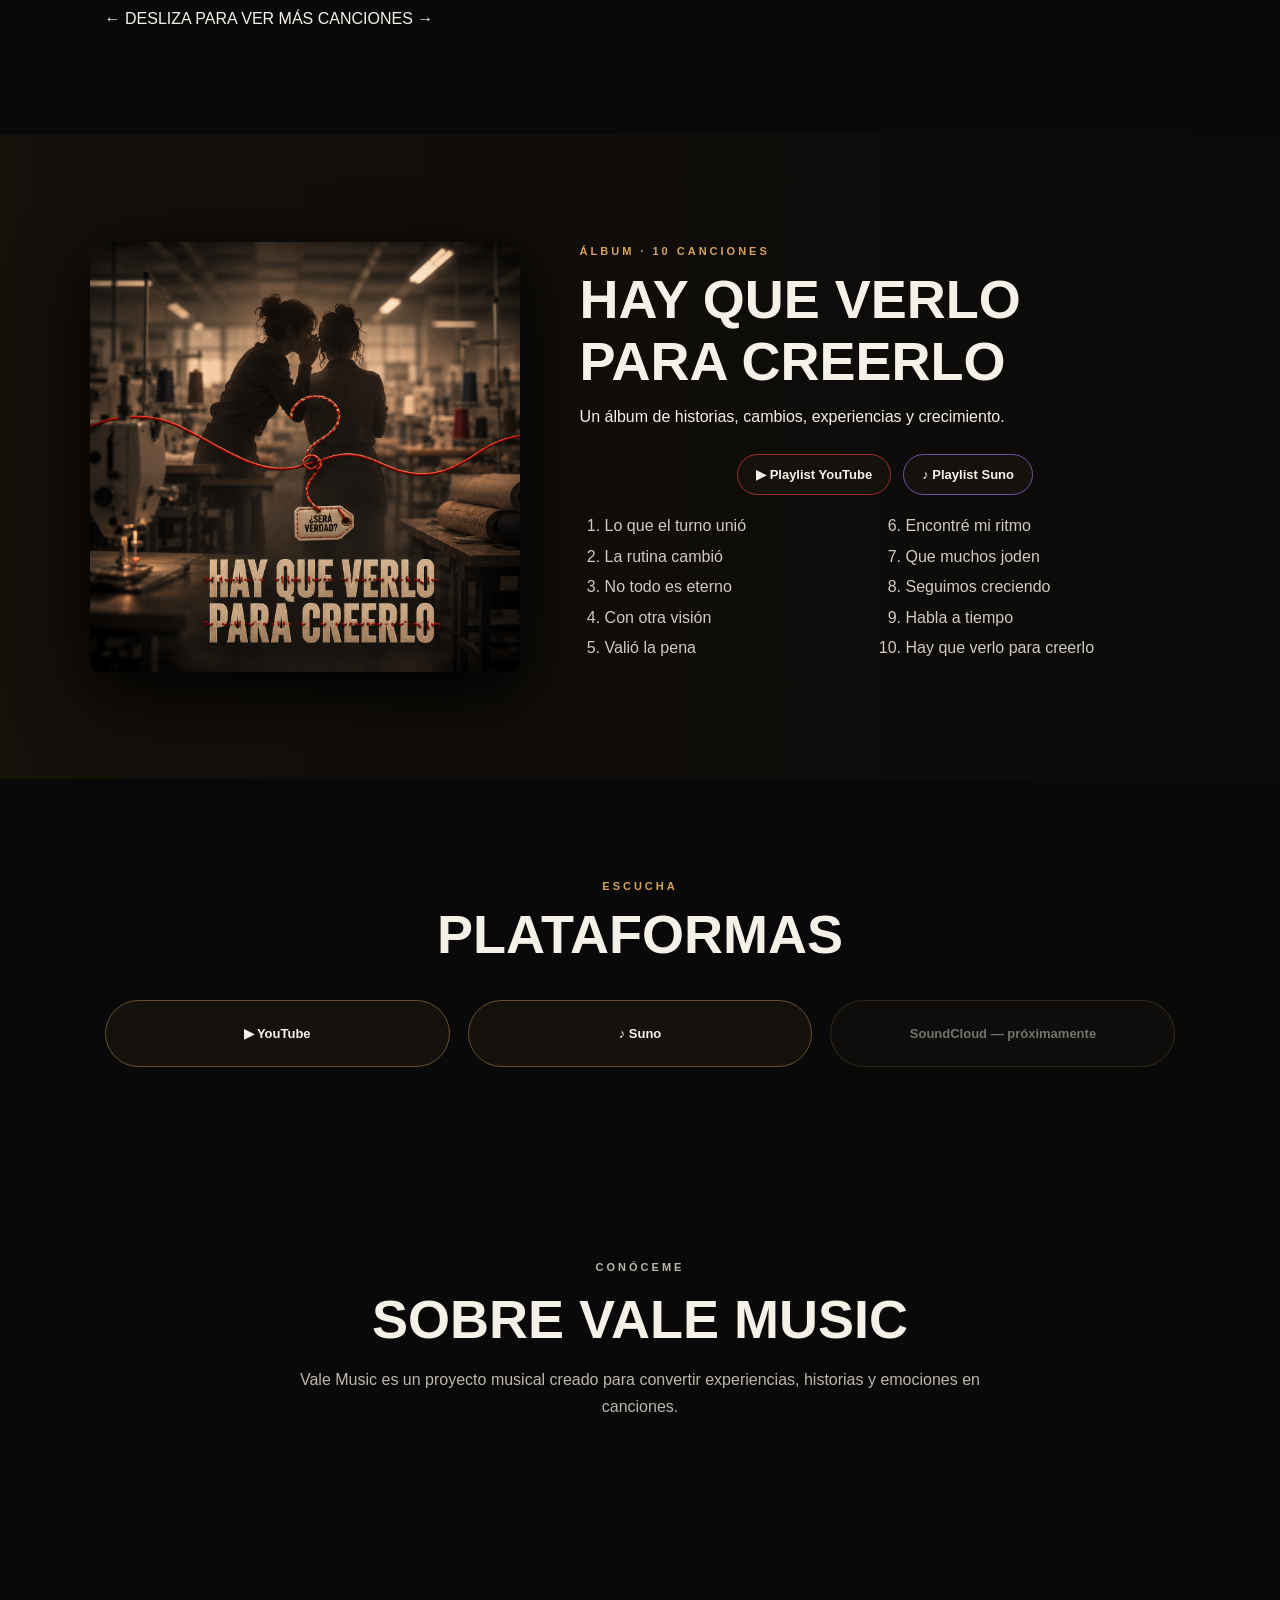
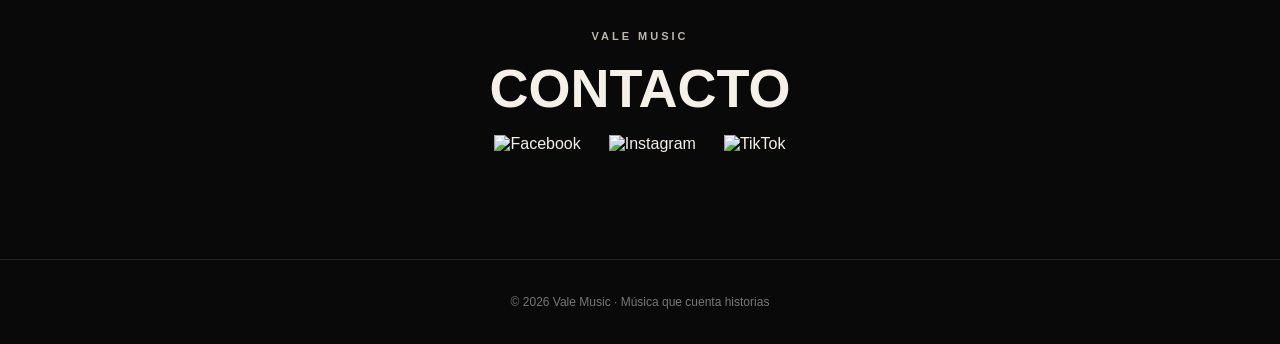
==== commit 0947db64: "Rename index_contacto_logos_final.html to index.html" ====
--- a/index.html
+++ b/index.html
@@ -147,10 +147,16 @@
     <section id="contacto" class="section contact">
       <p class="eyebrow">VALE MUSIC</p>
       <h2>CONTACTO</h2>
-      <p><div class="contact-socials">
-  <a href="https://www.facebook.com/share/1CVUh3h9gd/" target="_blank" rel="noopener">Facebook</a>
-  <a href="https://www.instagram.com/valemusicpr?stkn=MTlzcmd3NGo5dW1sMA==" target="_blank" rel="noopener">Instagram</a>
-  <a href="https://www.tiktok.com/@valemusicpr" target="_blank" rel="noopener">TikTok</a>
+      <p><div class="contact-socials" style="display:flex;justify-content:center;align-items:center;gap:28px;">
+  <a href="https://www.facebook.com/share/1CVUh3h9gd/" target="_blank" rel="noopener" aria-label="Facebook">
+    <img src="https://cdn.simpleicons.org/facebook" alt="Facebook" style="width:42px;height:42px;">
+  </a>
+  <a href="https://www.instagram.com/valemusicpr?stkn=MTlzcmd3NGo5dW1sMA==" target="_blank" rel="noopener" aria-label="Instagram">
+    <img src="https://cdn.simpleicons.org/instagram" alt="Instagram" style="width:42px;height:42px;">
+  </a>
+  <a href="https://www.tiktok.com/@valemusicpr" target="_blank" rel="noopener" aria-label="TikTok">
+    <img src="https://cdn.simpleicons.org/tiktok" alt="TikTok" style="width:42px;height:42px;">
+  </a>
 </div></p>
     </section>
   </main>
